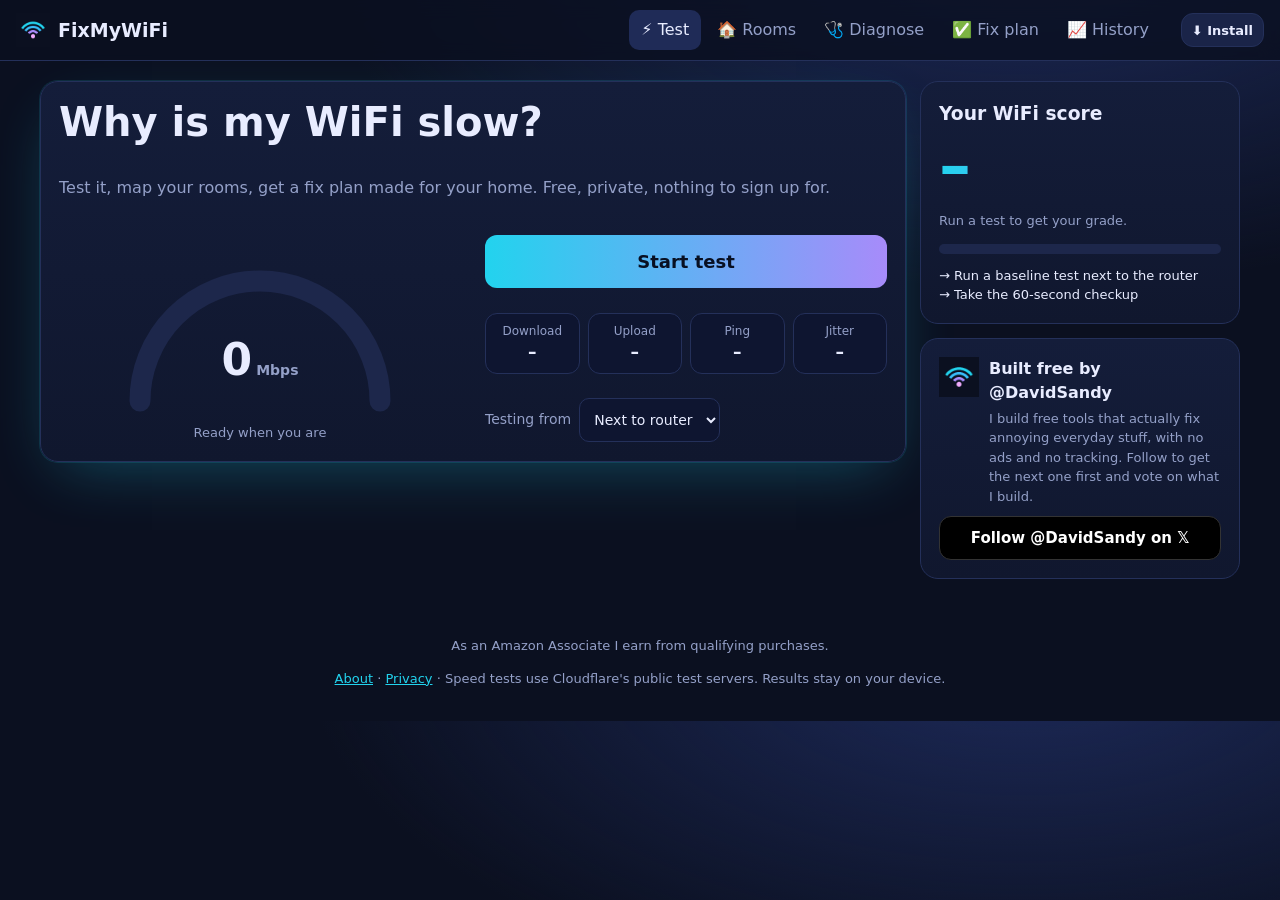
==== index.html @ a0d89a50 "FixMyWiFi: free WiFi speed test, dead-zone map and fix plan" ====
<!doctype html><html lang="en"><head><meta charset="utf-8">
<meta name="viewport" content="width=device-width,initial-scale=1,viewport-fit=cover">
<title>FixMyWiFi – Free WiFi speed test, dead-zone finder & fix plan</title>
<meta name="description" content="Why is my WiFi slow? Free private speed test, room-by-room dead-zone map and a personalized step-by-step fix plan. No account, no trackers, works offline.">
<meta name="theme-color" content="#0b1020"><link rel="canonical" href="https://davidsandyofficial.github.io/fixmywifi/">
<meta property="og:type" content="website"><meta property="og:title" content="FixMyWiFi – find out why your WiFi sucks (and fix it)">
<meta property="og:description" content="Free speed test, room-by-room dead-zone map and a personalized fix plan. Private, no account.">
<meta property="og:url" content="https://davidsandyofficial.github.io/fixmywifi/"><meta property="og:image" content="https://davidsandyofficial.github.io/fixmywifi/og.png">
<meta name="twitter:card" content="summary_large_image"><meta name="twitter:creator" content="@DavidSandy"><meta name="twitter:image" content="https://davidsandyofficial.github.io/fixmywifi/og.png">
<link rel="manifest" href="manifest.webmanifest"><link rel="icon" href="icons/icon-192.png"><link rel="apple-touch-icon" href="icons/icon-192.png">
<meta name="apple-mobile-web-app-capable" content="yes"><link rel="stylesheet" href="style.css">
<script type="application/ld+json">{"@context":"https://schema.org","@type":"WebApplication","name":"FixMyWiFi","applicationCategory":"UtilitiesApplication","offers":{"@type":"Offer","price":"0"},"url":"https://davidsandyofficial.github.io/fixmywifi/"}</script>
</head><body>
<header class="top"><div class="brand"><img src="icons/icon-192.png" alt="" width="34" height="34"><b>FixMyWiFi</b></div>
<nav class="tabs" id="tabs" aria-label="Sections">
<button data-v="test" class="on">⚡ <span>Test</span></button><button data-v="rooms">🏠 <span>Rooms</span></button><button data-v="diag">🩺 <span>Diagnose</span></button><button data-v="plan">✅ <span>Fix plan</span></button><button data-v="hist">📈 <span>History</span></button></nav>
<button id="installBtn" class="btn ghost small" hidden>⬇ Install</button></header>
<div class="layout"><main id="main">

<section id="v-test" class="view on">
 <div class="hero card glow"><h1>Why is my WiFi slow?</h1><p class="muted">Test it, map your rooms, get a fix plan made for your home. Free, private, nothing to sign up for.</p>
 <div class="gauge" id="gauge"><svg viewBox="0 0 200 120"><path d="M20 110 A80 80 0 0 1 180 110" class="g-bg"/><path id="garc" d="M20 110 A80 80 0 0 1 180 110" class="g-fg"/></svg>
 <div class="gnum"><span id="gval">0</span><small id="gunit">Mbps</small></div><div id="gphase" class="muted small">Ready when you are</div></div>
 <button id="runBtn" class="btn big">Start test</button>
 <div class="stats"><div><small>Download</small><b id="sDown">–</b></div><div><small>Upload</small><b id="sUp">–</b></div><div><small>Ping</small><b id="sPing">–</b></div><div><small>Jitter</small><b id="sJit">–</b></div></div>
 <label class="room-pick">Testing from <select id="roomSel"></select></label></div>
 <div id="verdict" class="card" hidden></div>
</section>

<section id="v-rooms" class="view"><div class="card"><h2>Dead-zone map</h2><p class="muted">Walk around and run a quick test in each room. Weak rooms light up red, so you know exactly where the fix goes.</p>
 <form id="roomForm" class="row"><input id="roomName" placeholder="Add a room (e.g. Bedroom)" maxlength="24" aria-label="Room name"><button class="btn">Add</button></form>
 <div id="roomList" class="rooms"></div></div></section>

<section id="v-diag" class="view"><div class="card"><h2>60-second WiFi checkup</h2><p class="muted">Answer a few taps. Your fix plan is ranked free fixes first.</p><form id="quiz"></form></div></section>

<section id="v-plan" class="view"><div class="card"><div class="row between"><h2>Your fix plan</h2><span class="pill" id="planPct">0%</span></div>
 <div class="bar"><i id="planBar"></i></div><div id="planList" class="plan"></div>
 <div class="row wrap"><button id="icsBtn" class="btn ghost">⏰ Remind me to retest in 7 days</button><button id="resetPlan" class="btn ghost">Start over</button></div></div>
 <div class="card" id="gearCard"><h2>Gear that fixes your exact problem</h2><p class="disc">As an Amazon Associate I earn from qualifying purchases. Links open Amazon search, so you pick the model and price.</p><div id="gear" class="gear"></div></div></section>

<section id="v-hist" class="view"><div class="card"><h2>Before → after</h2><canvas id="chart" height="180" aria-label="Speed history chart"></canvas><div id="beforeAfter" class="ba"></div>
 <div class="row wrap"><button id="shareImg" class="btn">📸 Share my results card</button><button id="shareX" class="btn ghost">𝕏 Post my glow-up</button><button id="clearHist" class="btn ghost">Clear history</button></div>
 <div id="histList" class="hist"></div></div></section>
</main>
<aside class="side"><div class="card" id="summary"><h3>Your WiFi score</h3><div class="score" id="score">–</div><p class="muted small" id="scoreTxt">Run a test to get your grade.</p><div id="sumPlan" class="small"></div></div>
<div class="card follow"><div class="fh"><img src="icons/icon-192.png" alt="" width="40" height="40"><div><b>Built free by @DavidSandy</b><p class="small muted">I build free tools that actually fix annoying everyday stuff, with no ads and no tracking. Follow to get the next one first and vote on what I build.</p></div></div>
<a class="btn x" href="https://x.com/intent/follow?screen_name=DavidSandy" target="_blank" rel="noopener">Follow @DavidSandy on 𝕏</a></div></aside></div>
<footer class="foot"><p>As an Amazon Associate I earn from qualifying purchases.</p><p><a href="about.html">About</a> · <a href="privacy.html">Privacy</a> · Speed tests use Cloudflare's public test servers. Results stay on your device.</p></footer>
<nav class="bnav" id="bnav" aria-label="Sections"><button data-v="test" class="on">⚡<span>Test</span></button><button data-v="rooms">🏠<span>Rooms</span></button><button data-v="diag">🩺<span>Checkup</span></button><button data-v="plan">✅<span>Plan</span></button><button data-v="hist">📈<span>History</span></button></nav>
<div id="toast" role="status"></div>
<script src="config.js"></script><script src="app.js"></script></body></html>
---- style.css ----
:root{--bg:#0b1020;--card:#121a33;--line:#24305a;--t:#e8ecff;--m:#94a0c8;--a:#22d3ee;--b:#a78bfa;--g:#34d399;--y:#fbbf24;--r:#f87171}
*{box-sizing:border-box}html,body{margin:0;overflow-x:hidden}body{background:radial-gradient(1200px 600px at 80% -10%,#1d2a5a 0,transparent 60%),var(--bg);color:var(--t);font:16px/1.5 system-ui,-apple-system,Segoe UI,Roboto,sans-serif;padding-bottom:84px}
a{color:var(--a)}h1{font-size:clamp(26px,5vw,40px);margin:0 0 6px;line-height:1.1}h2{margin:0 0 6px;font-size:21px}h3{margin:0 0 6px}
.muted{color:var(--m)}.small{font-size:13px}.top{position:sticky;top:0;z-index:5;display:flex;align-items:center;gap:12px;padding:10px 16px;background:#0b1020cc;backdrop-filter:blur(10px);border-bottom:1px solid var(--line)}
.brand{display:flex;align-items:center;gap:8px;font-size:19px}.tabs{display:none;gap:4px;margin-left:auto}.tabs button,.bnav button{background:none;border:0;color:var(--m);font:inherit;cursor:pointer}
.tabs button{padding:8px 12px;border-radius:10px}.tabs button:hover{background:#1a2448;color:var(--t)}.tabs button.on{background:#1f2b57;color:var(--t)}
#installBtn{margin-left:auto}.tabs~#installBtn{margin-left:8px}
.layout{max-width:1240px;margin:0 auto;padding:14px;display:grid;gap:14px}.view{display:none;animation:in .35s ease}.view.on{display:block}
@keyframes in{from{opacity:0;transform:translateY(8px)}}
.card{background:linear-gradient(180deg,#141d3a,#10172e);border:1px solid var(--line);border-radius:18px;padding:18px;margin-bottom:14px}
.glow{box-shadow:0 0 0 1px #22d3ee22,0 20px 60px -20px #22d3ee55}
.btn{display:inline-flex;align-items:center;justify-content:center;gap:6px;background:linear-gradient(90deg,var(--a),var(--b));color:#081022;border:0;border-radius:12px;padding:12px 16px;font:600 15px system-ui;cursor:pointer;text-decoration:none;transition:transform .15s,filter .15s;min-height:44px}
.btn:hover{filter:brightness(1.1);transform:translateY(-1px)}.btn:focus-visible,button:focus-visible,a:focus-visible,input:focus-visible,select:focus-visible{outline:2px solid var(--a);outline-offset:2px}
.btn.ghost{background:#1a2448;color:var(--t);border:1px solid var(--line)}.btn.small{padding:6px 10px;min-height:34px;font-size:13px}.btn.big{width:100%;font-size:18px;padding:16px;margin:8px 0 14px}.btn.x{background:#000;color:#fff;width:100%;border:1px solid #333}
.btn:disabled{opacity:.6}
.gauge{position:relative;max-width:340px;margin:10px auto 0;text-align:center}.gauge svg{width:100%}.g-bg,.g-fg{fill:none;stroke-width:14;stroke-linecap:round}.g-bg{stroke:#1d274b}.g-fg{stroke:url(#x);stroke:var(--a);stroke-dasharray:252;stroke-dashoffset:252;transition:stroke-dashoffset .25s}
.gnum{position:absolute;left:0;right:0;top:44%;font-size:44px;font-weight:800}.gnum small{font-size:14px;color:var(--m);margin-left:4px}
.stats{display:grid;grid-template-columns:repeat(4,1fr);gap:8px}.stats div{background:#0e1530;border:1px solid var(--line);border-radius:12px;padding:8px;text-align:center}.stats small{color:var(--m);font-size:12px;display:block}.stats b{font-size:17px}
.room-pick{display:flex;gap:8px;align-items:center;margin-top:12px;color:var(--m);font-size:14px}select,input{background:#0e1530;color:var(--t);border:1px solid var(--line);border-radius:10px;padding:10px;font:inherit;min-height:44px;min-width:0}
.row{display:flex;gap:8px;align-items:center}.row input{flex:1}.between{justify-content:space-between}.wrap{flex-wrap:wrap;margin-top:12px}
.uses{display:grid;grid-template-columns:repeat(auto-fill,minmax(150px,1fr));gap:8px;margin-top:10px}.use{padding:10px;border-radius:12px;background:#0e1530;border:1px solid var(--line)}.use b{display:block}
.ok{color:var(--g)}.meh{color:var(--y)}.bad{color:var(--r)}
.rooms{display:grid;gap:8px;margin-top:12px;grid-template-columns:repeat(auto-fill,minmax(200px,1fr))}.room{border-radius:14px;padding:12px;border:1px solid var(--line);background:#0e1530;position:relative}.room .lvl{height:6px;border-radius:4px;background:#1d274b;margin:8px 0}.room .lvl i{display:block;height:100%;border-radius:4px}
.room .x{position:absolute;right:8px;top:6px;background:none;border:0;color:var(--m);font-size:18px;cursor:pointer;min-height:auto}
.q{margin:14px 0}.q p{margin:0 0 6px;font-weight:600}.chips{display:flex;flex-wrap:wrap;gap:6px}.chips label{cursor:pointer}.chips input{display:none}.chips span{display:inline-block;padding:9px 12px;border-radius:999px;border:1px solid var(--line);background:#0e1530;font-size:14px;transition:.15s}.chips input:checked+span{background:#22d3ee22;border-color:var(--a);color:#fff}.chips span:hover{border-color:var(--b)}
.bar{height:10px;background:#1d274b;border-radius:6px;overflow:hidden;margin:8px 0 12px}.bar i{display:block;height:100%;width:0;background:linear-gradient(90deg,var(--a),var(--g));transition:width .5s}
.pill{background:#1f2b57;border-radius:999px;padding:4px 10px;font-weight:700}
.plan{display:grid;gap:8px}.step{display:flex;gap:10px;padding:12px;border-radius:12px;background:#0e1530;border:1px solid var(--line);cursor:pointer;transition:.2s}.step:hover{border-color:var(--b)}.step input{width:22px;height:22px;min-height:auto;accent-color:var(--g);flex:none;margin-top:2px}.step.done{opacity:.6}.step.done b{text-decoration:line-through}.step .tag{font-size:11px;padding:2px 7px;border-radius:999px;background:#34d39922;color:var(--g);margin-left:6px}.step .tag.buy{background:#a78bfa22;color:var(--b)}
.gear{display:grid;gap:10px;grid-template-columns:repeat(auto-fill,minmax(230px,1fr))}.prod{padding:14px;border-radius:14px;background:#0e1530;border:1px solid var(--line);display:flex;flex-direction:column;gap:6px;transition:.2s}.prod:hover{transform:translateY(-2px);border-color:var(--a)}.prod .why{font-size:13px;color:var(--m);flex:1}.prod .btn{font-size:14px}
.disc{font-size:12px;color:var(--m);background:#0e1530;border-radius:8px;padding:6px 10px}
.ba{display:grid;grid-template-columns:1fr 1fr;gap:8px;margin-top:10px}.ba div{background:#0e1530;border-radius:12px;padding:10px;text-align:center;border:1px solid var(--line)}.ba b{font-size:24px;display:block}
#chart{width:100%;background:#0e1530;border-radius:12px}.hist{margin-top:12px;font-size:14px}.hist div{display:flex;justify-content:space-between;padding:6px 0;border-bottom:1px solid var(--line);gap:8px}
.score{font-size:64px;font-weight:900;line-height:1;background:linear-gradient(90deg,var(--a),var(--b));-webkit-background-clip:text;background-clip:text;color:transparent}
.follow .fh{display:flex;gap:10px;margin-bottom:10px}.follow p{margin:4px 0 0}
.foot{max-width:1240px;margin:0 auto;padding:10px 16px 20px;color:var(--m);font-size:13px;text-align:center}
.bnav{position:fixed;bottom:0;left:0;right:0;display:grid;grid-template-columns:repeat(5,1fr);background:#0b1020f2;backdrop-filter:blur(10px);border-top:1px solid var(--line);padding:6px 4px calc(6px + env(safe-area-inset-bottom));z-index:6}
.bnav button{display:flex;flex-direction:column;align-items:center;font-size:20px;padding:4px 0;border-radius:10px;min-height:52px}.bnav span{font-size:11px}.bnav button.on{color:var(--t);background:#1f2b57}
#toast{position:fixed;left:50%;bottom:96px;transform:translateX(-50%) translateY(20px);background:#1f2b57;padding:10px 16px;border-radius:12px;opacity:0;transition:.3s;pointer-events:none;z-index:9;max-width:90vw}#toast.on{opacity:1;transform:translateX(-50%)}
@media(min-width:768px){.layout{padding:20px}.rooms{grid-template-columns:repeat(3,1fr)}}
@media(min-width:1024px){body{padding-bottom:0}.bnav{display:none}.tabs{display:flex}.layout{grid-template-columns:minmax(0,1fr) 320px;align-items:start}.side{position:sticky;top:76px}.hero{display:grid;grid-template-columns:1fr 1fr;gap:10px 24px;align-items:center}.hero h1,.hero>p{grid-column:1/-1}.hero .gauge{grid-row:span 3}#toast{bottom:30px}}
@media(prefers-reduced-motion:reduce){*{animation:none!important;transition:none!important}}
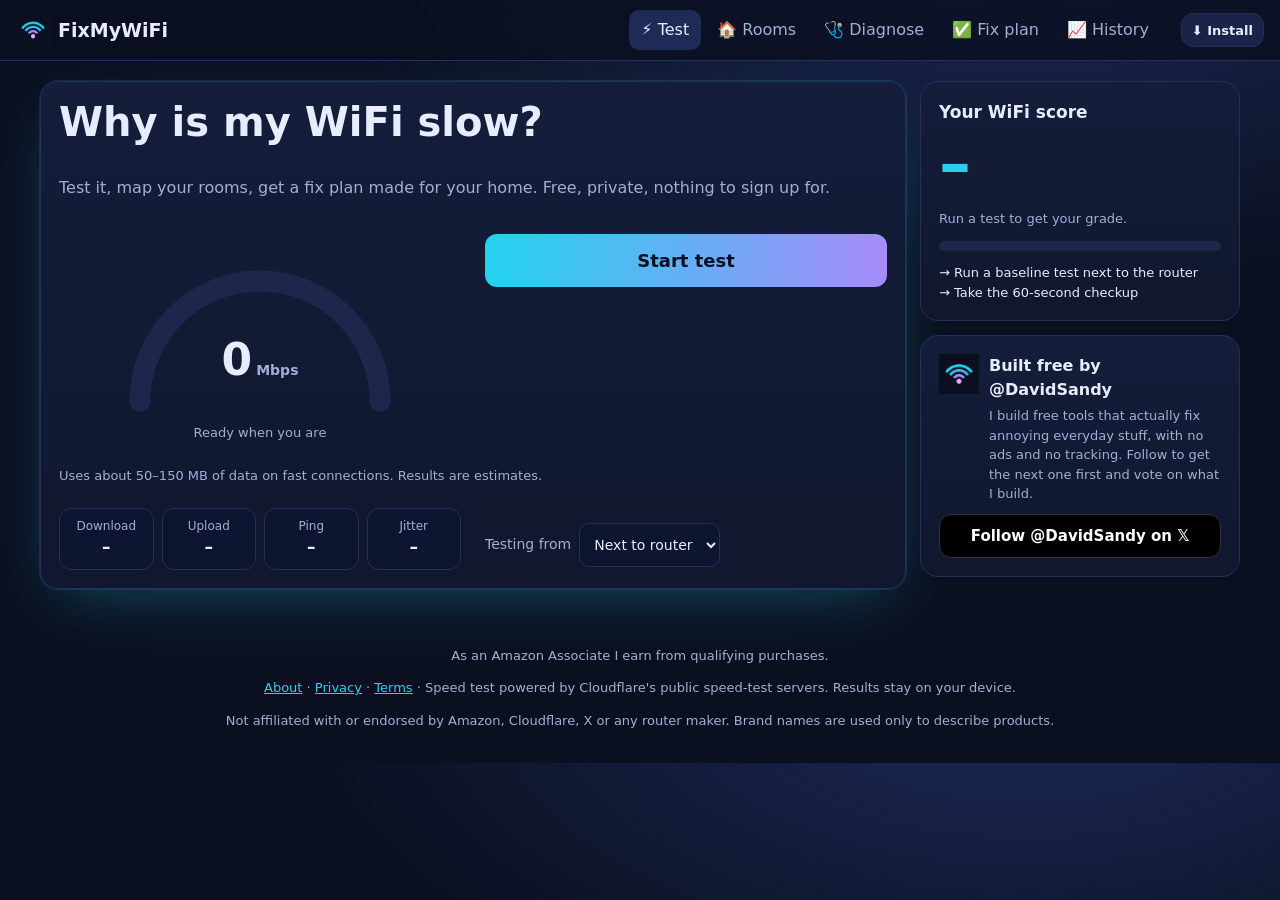
==== commit 979f54a7: "Security & legal hardening: strict CSP, referrer policy, framebust, storage validation, terms, discl" ====
--- a/index.html
+++ b/index.html
@@ -1,4 +1,6 @@
 <!doctype html><html lang="en"><head><meta charset="utf-8">
+<meta http-equiv="Content-Security-Policy" content="default-src 'self'; script-src 'self'; style-src 'self'; img-src 'self' data: blob:; connect-src 'self' https://speed.cloudflare.com; manifest-src 'self'; worker-src 'self'; object-src 'none'; base-uri 'self'; form-action 'none'; frame-src 'none'; upgrade-insecure-requests">
+<meta name="referrer" content="strict-origin-when-cross-origin">
 <meta name="viewport" content="width=device-width,initial-scale=1,viewport-fit=cover">
 <title>FixMyWiFi – Free WiFi speed test, dead-zone finder & fix plan</title>
 <meta name="description" content="Why is my WiFi slow? Free private speed test, room-by-room dead-zone map and a personalized step-by-step fix plan. No account, no trackers, works offline.">
@@ -21,7 +23,7 @@
  <div class="hero card glow"><h1>Why is my WiFi slow?</h1><p class="muted">Test it, map your rooms, get a fix plan made for your home. Free, private, nothing to sign up for.</p>
  <div class="gauge" id="gauge"><svg viewBox="0 0 200 120"><path d="M20 110 A80 80 0 0 1 180 110" class="g-bg"/><path id="garc" d="M20 110 A80 80 0 0 1 180 110" class="g-fg"/></svg>
  <div class="gnum"><span id="gval">0</span><small id="gunit">Mbps</small></div><div id="gphase" class="muted small">Ready when you are</div></div>
- <button id="runBtn" class="btn big">Start test</button>
+ <button id="runBtn" class="btn big">Start test</button><p class="muted small">Uses about 50–150 MB of data on fast connections. Results are estimates.</p>
  <div class="stats"><div><small>Download</small><b id="sDown">–</b></div><div><small>Upload</small><b id="sUp">–</b></div><div><small>Ping</small><b id="sPing">–</b></div><div><small>Jitter</small><b id="sJit">–</b></div></div>
  <label class="room-pick">Testing from <select id="roomSel"></select></label></div>
  <div id="verdict" class="card" hidden></div>
@@ -42,10 +44,10 @@
  <div class="row wrap"><button id="shareImg" class="btn">📸 Share my results card</button><button id="shareX" class="btn ghost">𝕏 Post my glow-up</button><button id="clearHist" class="btn ghost">Clear history</button></div>
  <div id="histList" class="hist"></div></div></section>
 </main>
-<aside class="side"><div class="card" id="summary"><h3>Your WiFi score</h3><div class="score" id="score">–</div><p class="muted small" id="scoreTxt">Run a test to get your grade.</p><div id="sumPlan" class="small"></div></div>
+<aside class="side"><div class="card" id="summary"><h2 class="h3">Your WiFi score</h2><div class="score" id="score">–</div><p class="muted small" id="scoreTxt">Run a test to get your grade.</p><div id="sumPlan" class="small"></div></div>
 <div class="card follow"><div class="fh"><img src="icons/icon-192.png" alt="" width="40" height="40"><div><b>Built free by @DavidSandy</b><p class="small muted">I build free tools that actually fix annoying everyday stuff, with no ads and no tracking. Follow to get the next one first and vote on what I build.</p></div></div>
-<a class="btn x" href="https://x.com/intent/follow?screen_name=DavidSandy" target="_blank" rel="noopener">Follow @DavidSandy on 𝕏</a></div></aside></div>
-<footer class="foot"><p>As an Amazon Associate I earn from qualifying purchases.</p><p><a href="about.html">About</a> · <a href="privacy.html">Privacy</a> · Speed tests use Cloudflare's public test servers. Results stay on your device.</p></footer>
+<a class="btn x" href="https://x.com/intent/follow?screen_name=DavidSandy" target="_blank" rel="noopener noreferrer">Follow @DavidSandy on 𝕏</a></div></aside></div>
+<footer class="foot"><p>As an Amazon Associate I earn from qualifying purchases.</p><p><a href="about.html">About</a> · <a href="privacy.html">Privacy</a> · <a href="terms.html">Terms</a> · Speed test powered by Cloudflare's public speed-test servers. Results stay on your device.</p><p>Not affiliated with or endorsed by Amazon, Cloudflare, X or any router maker. Brand names are used only to describe products.</p></footer>
 <nav class="bnav" id="bnav" aria-label="Sections"><button data-v="test" class="on">⚡<span>Test</span></button><button data-v="rooms">🏠<span>Rooms</span></button><button data-v="diag">🩺<span>Checkup</span></button><button data-v="plan">✅<span>Plan</span></button><button data-v="hist">📈<span>History</span></button></nav>
 <div id="toast" role="status"></div>
 <script src="config.js"></script><script src="app.js"></script></body></html>
--- a/style.css
+++ b/style.css
@@ -1,4 +1,4 @@
-:root{--bg:#0b1020;--card:#121a33;--line:#24305a;--t:#e8ecff;--m:#94a0c8;--a:#22d3ee;--b:#a78bfa;--g:#34d399;--y:#fbbf24;--r:#f87171}
+:root{--bg:#0b1020;--card:#121a33;--line:#24305a;--t:#e8ecff;--m:#a3aed4;--a:#22d3ee;--b:#a78bfa;--g:#34d399;--y:#fbbf24;--r:#f87171}
 *{box-sizing:border-box}html,body{margin:0;overflow-x:hidden}body{background:radial-gradient(1200px 600px at 80% -10%,#1d2a5a 0,transparent 60%),var(--bg);color:var(--t);font:16px/1.5 system-ui,-apple-system,Segoe UI,Roboto,sans-serif;padding-bottom:84px}
 a{color:var(--a)}h1{font-size:clamp(26px,5vw,40px);margin:0 0 6px;line-height:1.1}h2{margin:0 0 6px;font-size:21px}h3{margin:0 0 6px}
 .muted{color:var(--m)}.small{font-size:13px}.top{position:sticky;top:0;z-index:5;display:flex;align-items:center;gap:12px;padding:10px 16px;background:#0b1020cc;backdrop-filter:blur(10px);border-bottom:1px solid var(--line)}
@@ -39,3 +39,6 @@
 @media(min-width:768px){.layout{padding:20px}.rooms{grid-template-columns:repeat(3,1fr)}}
 @media(min-width:1024px){body{padding-bottom:0}.bnav{display:none}.tabs{display:flex}.layout{grid-template-columns:minmax(0,1fr) 320px;align-items:start}.side{position:sticky;top:76px}.hero{display:grid;grid-template-columns:1fr 1fr;gap:10px 24px;align-items:center}.hero h1,.hero>p{grid-column:1/-1}.hero .gauge{grid-row:span 3}#toast{bottom:30px}}
 @media(prefers-reduced-motion:reduce){*{animation:none!important;transition:none!important}}
+
+.mt8{margin-top:8px}.page{padding:0}.page .layout{max-width:760px;display:block}
+.h3{font-size:17px}
